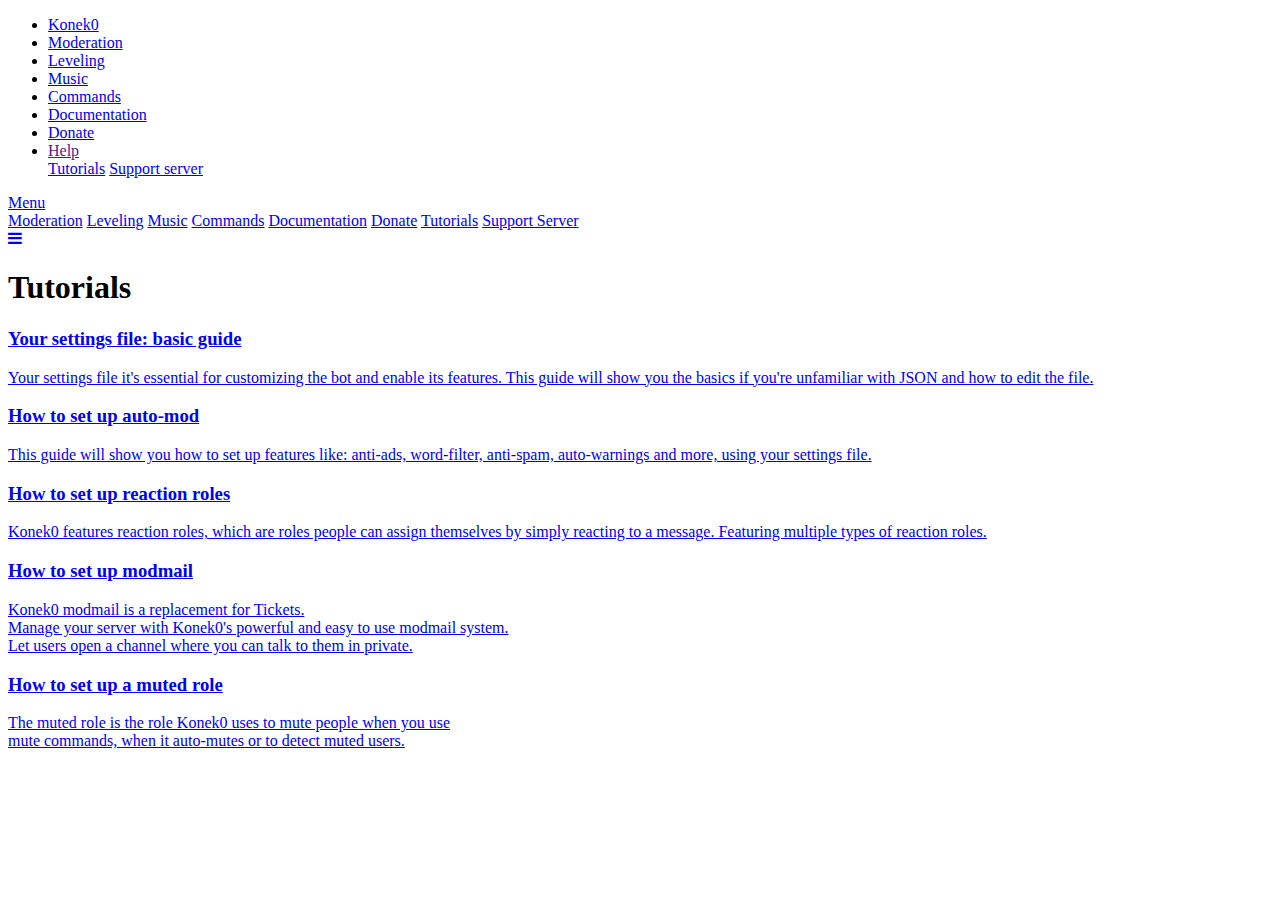
==== tutorials/index.html @ 4443eb5f "Late update" ====
<!DOCTYPE html>
<html lang="en" dir="ltr">
  <head>
    <title>Konek0 - Tutorials</title>
    <meta charset='utf-8'>
    <meta property="og:site_name" content="Konek0">
    <meta name="description" content="An all-around Discord bot to fit your Discord server needs.">
    <meta property="og:image" content="https://i.vacefron.nl/konek0-avatar.png">
    <meta property="og:url" content="https://konek0.nl/tutorials/">
    <meta name="theme-color" content="#fcba41">
    <meta name="viewport" content="width=device-width, initial-scale=1, maximum-scale=1.0, user-scalable=no"/>
    <link rel="stylesheet" href="https://cdnjs.cloudflare.com/ajax/libs/font-awesome/4.7.0/css/font-awesome.min.css">
    <link rel="stylesheet" type="text/css" href="style.css">
    <link rel="shortcut icon" type="image/png" href="assets/icons/favicon.png"/>
  </head>
  <body>
    <header>
      <ul>
        <li><a href="https://konek0.nl/"><span>Konek0</span></a></li>
        <li><a class="dark-hover" href="https://konek0.nl/moderation/">Moderation</a></li>
        <li><a class="dark-hover" href="https://konek0.nl/leveling/">Leveling</a></li>
        <li><a class="dark-hover" href="https://konek0.nl/music/">Music</a></li>
        <li><a class="dark-hover gold" href="https://konek0.nl/commands/">Commands</a></li>
        <li><a class="dark-hover purple" href="https://docs.konek0.nl/">Documentation</a></li>
        <li><a class="dark-hover red" href="https://www.patreon.com/VACEfron" target="_blank">Donate</a></li>
        <div class="dropdown">
          <li><a class="dark-hover dropbtn" href="">Help</a></li>
          <div class="dropdown-content">
            <a href="https://konek0.nl/tutorials/">Tutorials</a>
            <a href="https://discord.gg/TtR32WT" target="_blank">Support server</a>
          </div>
        </div>
      </ul>
    </header>

    <div class="topnav">
      <a href="https://konek0.nl/" class="active">Menu</a>
      <div id="links">
        <a href="https://konek0.nl/moderation/">Moderation</a>
        <a href="https://konek0.nl/leveling/">Leveling</a>
        <a href="https://konek0.nl/music/">Music</a>
        <a href="https://konek0.nl/commands/">Commands</a>
        <a href="https://docs.konek0.nl/">Documentation</a>
        <a href="https://www.patreon.com/VACEfron" target="_blank">Donate</a>
        <a href="https://konek0.nl/tutorials/">Tutorials</a>
        <a href="https://discord.gg/TtR32WT" target="_blank">Support Server</a>
      </div>
    <a href="javascript:void(0);" class="icon" onclick="myFunction()">
    <i class="fa fa-bars"></i>
  </a>
    </div>

    <div class="Container">
      <h1>Tutorials</h1>

      <div class="HighlightsContainer">

        <div class="highlight">
          <a href="https://konek0.nl/tutorials/settings-basic-guide">
            <h3>Your settings file: basic guide</h3>
            <p>
            Your settings file it's essential for customizing the bot and enable its features.
            This guide will show you the basics if you're unfamiliar with JSON and how to edit the file.
            </p>
          </a>
        </div>

        <div class="thin-line"></div>

        <div class="highlight">
          <a href="https://konek0.nl/tutorials/auto-mod-guide/">
            <h3>How to set up auto-mod</h3>
            <p>
            This guide will show you how to set up features like: anti-ads, word-filter, anti-spam, auto-warnings and more,
            using your settings file.
            </p>
          </a>
        </div>

        <div class="thin-line"></div>

        <div class="highlight" >
          <a href="https://konek0.nl/tutorials/reaction-roles-guide/">
            <h3>How to set up reaction roles</h3>
            <p>
              Konek0 features reaction roles, which are roles people can assign themselves by simply reacting to a message.
              Featuring multiple types of reaction roles.
            </p>
          </a>
        </div>

        <div class="thin-line"></div>

        <div class="highlight">
          <a href="https://konek0.nl/tutorials/modmail-guide/">
            <h3>How to set up modmail</h3>
            <p>
            Konek0 modmail is a replacement for Tickets.<br>
            Manage your server with Konek0's powerful and easy to use modmail system.<br>
            Let users open a channel where you can talk to them in private.
            </p>
          </a>
        </div>

        <div class="thin-line"></div>

        <div class="highlight">
          <a href="https://konek0.nl/tutorials/muted-role-guide/">
            <h3>How to set up a muted role</h3>
            <p>
            The muted role is the role Konek0 uses to mute people when you use<br>mute commands, when it auto-mutes or
            to detect muted users.
            </p>
          </a>
        </div>

      </div>

    </div>

    <script>
    function myFunction() {
      var x = document.getElementById("links");
      if (x.style.display === "block") {
        x.style.display = "none";
      } else {
        x.style.display = "block";
      }
    }
    </script>

  </body>
</html>
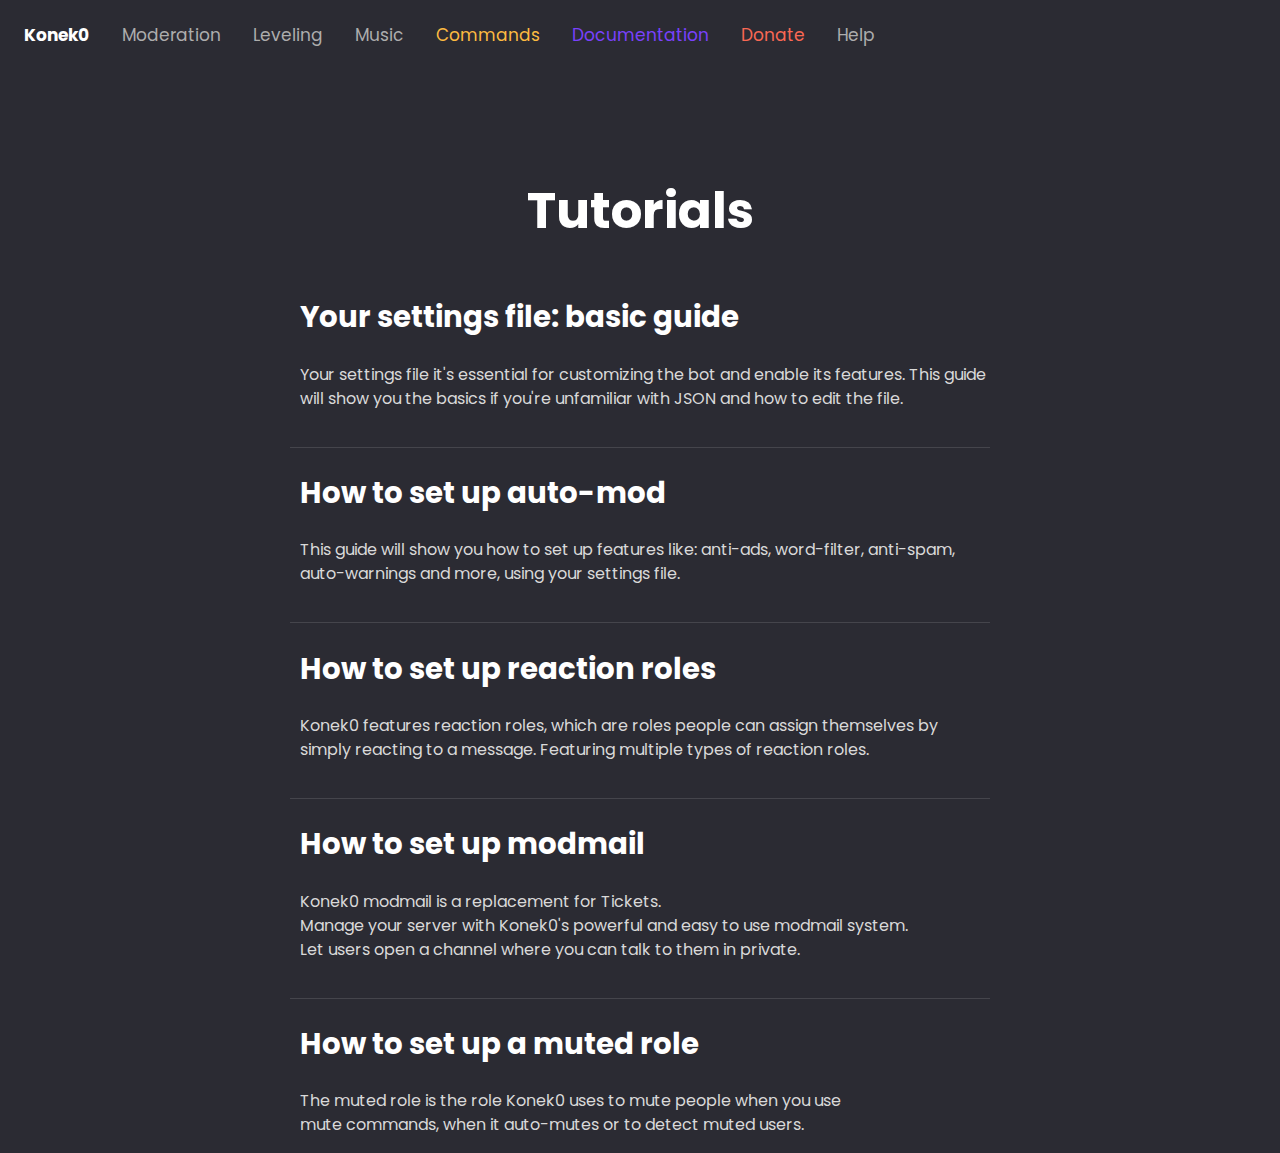
==== commit 42ea2601: "New changes" ====
--- a/tutorials/index.html
+++ b/tutorials/index.html
@@ -27,7 +27,7 @@
           <li><a class="dark-hover dropbtn" href="">Help</a></li>
           <div class="dropdown-content">
             <a href="https://konek0.nl/tutorials/">Tutorials</a>
-            <a href="https://discord.gg/TtR32WT" target="_blank">Support server</a>
+            <a href="https://discord.gg/xJ2HRxZ" target="_blank">Support server</a>
           </div>
         </div>
       </ul>
@@ -43,7 +43,7 @@
         <a href="https://docs.konek0.nl/">Documentation</a>
         <a href="https://www.patreon.com/VACEfron" target="_blank">Donate</a>
         <a href="https://konek0.nl/tutorials/">Tutorials</a>
-        <a href="https://discord.gg/TtR32WT" target="_blank">Support Server</a>
+        <a href="https://discord.gg/xJ2HRxZ" target="_blank">Support Server</a>
       </div>
     <a href="javascript:void(0);" class="icon" onclick="myFunction()">
     <i class="fa fa-bars"></i>
--- a/tutorials/style.css
+++ b/tutorials/style.css
@@ -0,0 +1,217 @@
+@import url('https://fonts.googleapis.com/css2?family=Poppins:wght@200;300;400;500;600;700&display=swap');
+
+html{
+    scroll-behavior: smooth;
+}
+body{
+  background-color: #2b2b33;
+  font-family: 'Poppins', sans-serif;
+  overflow-x: hidden;
+  color: white;
+}
+::-webkit-scrollbar {
+  width: 7px;
+}
+::-webkit-scrollbar-thumb {
+  background: #d9d9d9;
+  border-radius: 10px;
+}
+::-webkit-scrollbar-thumb:hover {
+  background: #404047;
+}
+
+.dropdown {
+  position: relative;
+  display: inline-block;
+}
+.dropdown-content {
+  display: none;
+  position: absolute;
+  background-color: #1e1e24;
+  min-width: 160px;
+  z-index: 1;
+  top: 50px;
+}
+.dropdown-content a {
+  color: #adadad;
+  padding: 12px 16px;
+  text-decoration: none;
+  display: block;
+}
+.dropdown-content a:hover {color: white; background-color: #32323b;}
+.dropdown:hover .dropdown-content {display: block;}
+.dropdown:hover .dropbtn{color: white;}
+
+h1{
+  font-weight: bold;
+}
+
+a{
+  text-decoration: none;
+}
+
+ul {
+  list-style-type: none;
+  margin: 0;
+  padding: 0;
+  top: 0;
+  width: 100%;
+  font-size: 17px;
+}
+
+li {
+  float: left;
+}
+
+@media only screen and (max-width: 767px){
+  li{
+    display: none;
+  }
+}
+
+li a {
+  display: block;
+  border-radius: 4px;
+  color: #adadad;
+  text-align: center;
+  padding: 14px 16px;
+  text-decoration: none;
+}
+
+li a.dark-hover:hover {
+  transition: 0.2s;
+  color: white;
+}
+
+li span{
+  color: white;
+  font-weight: 700;
+}
+
+li a.red{
+  color: #f96854;
+}
+
+li a.gold{
+  color: #fcba41;
+}
+
+li a.purple{
+  color: #7941fc;
+}
+
+.topnav{
+  display: none;
+}
+
+@media only screen and (max-width: 767px){
+
+  .topnav {
+    display: block;
+    overflow: hidden;
+    background-color: #262626;
+    position: relative;
+  }
+
+  .topnav #links {
+    display: none;
+  }
+
+  .topnav a {
+    color: white;
+    padding: 14px 16px;
+    text-decoration: none;
+    font-size: 17px;
+    display: block;
+  }
+
+  .topnav a.icon {
+    background: #262626;
+    display: block;
+    position: absolute;
+    right: 0;
+    top: 0;
+  }
+
+  .topnav a:hover {
+    background-color: #ddd;
+    color: black;
+  }
+
+  .active {
+    background-color: #fcba41;
+    color: white;
+  }
+}
+
+.Container{
+  line-height: 1.1;
+  text-align: center;
+  font-size: 25px;
+  margin: 0;
+  padding-top: 70px;
+}
+
+@media only screen and (max-width: 1366px){
+    .Container{
+      padding-top: 80px;
+    }
+}
+
+h3 a{
+  color: white;
+}
+
+.HighlightsContainer{
+  text-align: left;
+  margin: auto;
+  width: 700px;
+  padding-top: 1px;
+}
+
+.highlight p{
+  color: #d9d9d9;
+  line-height: 1.5;
+  font-size: 16px;
+}
+
+.highlight a h3{
+  color: white;
+}
+
+.highlight a p{
+  color: #d9d9d9;
+}
+
+.highlight{
+  transition: .1s;
+  padding-left: 10px;
+  border: 0 solid #fcba41;
+}
+
+.highlight:hover{
+  border-left-width: 12px;
+}
+.highlight:hover a h3{
+  transition: .1s;
+  color: #fcba41;
+}
+
+.highlight:hover a p{
+  transition: .1s;
+  color: white;
+}
+
+.thin-line {
+  color: #27272e;
+  opacity: .5;
+  height: 20px;
+  width: 100%;
+  border-bottom: 1px solid rgba(255,255,255,.25);
+}
+
+@media only screen and (max-width: 768px){
+  .HighlightsContainer{
+    width: 95%;
+  }
+}